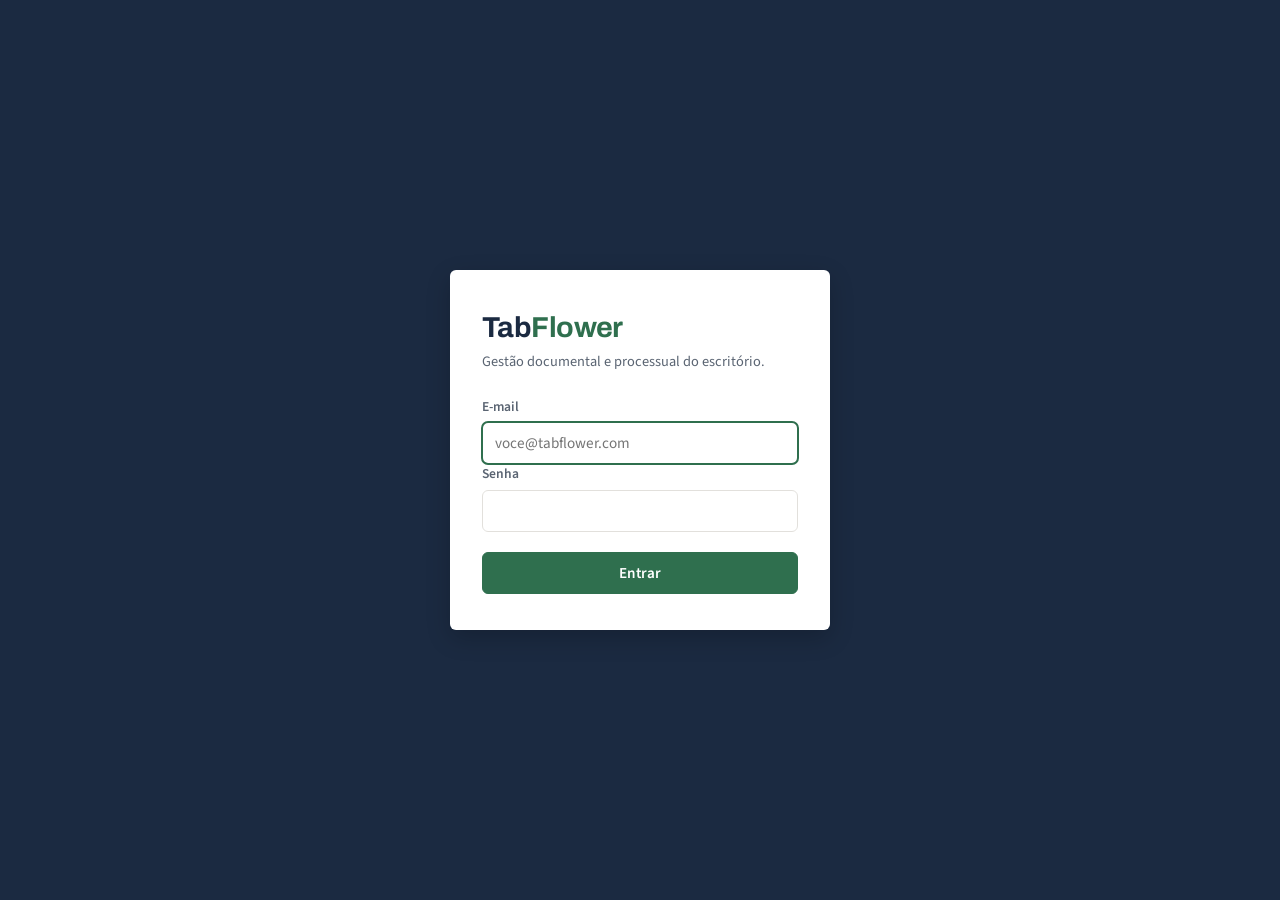
==== frontend/checklists.html @ 32453295 "Entrega da fase 1 do TabFlower Substitui a estrutura inicial pelo sistema completo de gestao de clie" ====
<!DOCTYPE html>
<html lang="pt-BR">
<head>
    <meta charset="UTF-8">
    <meta name="viewport" content="width=device-width, initial-scale=1.0">
    <link rel="preconnect" href="https://fonts.googleapis.com">
    <link rel="preconnect" href="https://fonts.gstatic.com" crossorigin>
    <link href="https://fonts.googleapis.com/css2?family=Archivo:wght@600;700&family=Roboto+Mono:wght@400;500&family=Source+Sans+3:wght@400;600&display=swap" rel="stylesheet">
    <link rel="stylesheet" href="css/estilo.css">
    <title>Checklists - TabFlower</title>
</head>
<body>
    <header class="cabecalho">
        <div class="cabecalho-conteudo">
            <div class="marca">Tab<span>Flower</span></div>
            <nav>
                <ul class="abas">
                    <li><a href="painel.html">Painel</a></li>
                    <li><a href="clientes.html">Clientes</a></li>
                    <li><a href="processos.html">Processos</a></li>
                    <li><a href="documentos.html">Documentos</a></li>
                    <li><a href="notificacoes.html">Avisos</a></li>
                    <li><a href="usuarios.html">Usuários</a></li>
                    <li><a href="checklists.html">Checklists</a></li>
                    <li><a href="importacoes.html">Importação</a></li>
                </ul>
            </nav>
        </div>
    </header>

    <main class="pagina">
        <h1 class="titulo-pagina">Configuração de checklists</h1>
        <p class="subtitulo-pagina">
            Define quais documentos cada tipo de processo exige. É esta lista
            que o sistema copia ao abrir um processo novo.
        </p>

        <div id="aviso" class="escondido"></div>

        <div class="barra-filtros">
            <label class="dica" for="tipo-processo">Tipo de processo</label>
            <select id="tipo-processo"></select>
        </div>

        <section class="painel">
            <h2 class="titulo-secao">Documentos exigidos</h2>
            <p class="dica">
                Alterar esta lista vale apenas para processos abertos daqui
                em diante. Checklists já criados não mudam.
            </p>
            <ul class="checklist" id="itens"></ul>
        </section>

        <section class="painel">
            <h2 class="titulo-secao">Acrescentar exigência</h2>
            <div class="linha-status">
                <select id="nova-categoria"></select>
                <label class="dica" style="display:flex; align-items:center; gap:6px; cursor:pointer;">
                    <input type="checkbox" id="nova-obrigatorio" checked>
                    Obrigatório
                </label>
                <button type="button" class="botao botao-principal" id="botao-adicionar">
                    Acrescentar
                </button>
            </div>
        </section>
    </main>

    <script charset="UTF-8" src="js/api.js"></script>
    <script charset="UTF-8" src="js/checklists.js"></script>
</body>
</html>
---- frontend/css/estilo.css ----
/* =====================================================================
   TabFlower - Folha de estilo unica
   =====================================================================
   O sistema substitui pastas fisicas, etiquetas e post-its. Por isso o
   elemento visual central e a ABA de pasta: cada cliente tem uma faixa
   colorida na lateral esquerda indicando se esta ativo ou inativo.
   ===================================================================== */

/* ---------------------------------------------------------------------
   1. Variaveis (tokens de design)
   Trocar uma cor aqui muda o sistema inteiro.
   --------------------------------------------------------------------- */
:root {
    --tinta:        #1b2a41;  /* azul-ardosia escuro: textos e cabecalho */
    --tinta-clara:  #5a6472;  /* textos secundarios */
    --papel:        #f7f6f3;  /* fundo da pagina */
    --papel-branco: #ffffff;  /* fundo dos cartoes e tabelas */
    --folha:        #2f6f4e;  /* verde: acao principal e status ativo */
    --folha-clara:  #e6f0ea;  /* verde bem claro: fundos de destaque */
    --alerta:       #c2410c;  /* laranja-tijolo: erros e exclusao */
    --alerta-claro: #fdece5;
    --linha:        #e2e0dc;  /* bordas */

    --raio: 6px;
    --sombra: 0 1px 3px rgba(27, 42, 65, 0.08);
}

/* ---------------------------------------------------------------------
   2. Reset e base
   --------------------------------------------------------------------- */
* {
    box-sizing: border-box;
    margin: 0;
    padding: 0;
}

body {
    font-family: 'Source Sans 3', 'Segoe UI', sans-serif;
    font-size: 16px;
    line-height: 1.5;
    color: var(--tinta);
    background-color: var(--papel);
}

/* Fonte monoespacada para CPF, CNPJ e numeros de processo.
   Digito embaixo de digito, a lista fica muito mais facil de ler. */
.mono {
    font-family: 'Roboto Mono', 'Consolas', monospace;
    font-size: 0.9rem;
    letter-spacing: -0.02em;
}

/* ---------------------------------------------------------------------
   3. Cabecalho
   --------------------------------------------------------------------- */
.cabecalho {
    background-color: var(--tinta);
    color: var(--papel);
    padding: 0 24px;
}

.cabecalho-conteudo {
    max-width: 1100px;
    margin: 0 auto;
    display: flex;
    align-items: flex-end;
    justify-content: space-between;
    gap: 24px;
    padding-top: 18px;
}

.marca {
    font-family: 'Archivo', 'Segoe UI', sans-serif;
    font-size: 1.4rem;
    font-weight: 700;
    letter-spacing: -0.02em;
    padding-bottom: 14px;
}

.marca span {
    color: var(--folha);
}

/* As abas de navegacao sao literalmente abas de pasta:
   cantos superiores arredondados e coladas na base do cabecalho. */
.abas {
    display: flex;
    gap: 4px;
    list-style: none;
}

.abas a {
    display: block;
    padding: 10px 20px;
    border-radius: var(--raio) var(--raio) 0 0;
    color: rgba(247, 246, 243, 0.7);
    text-decoration: none;
    font-size: 0.95rem;
    font-weight: 600;
}

.abas a:hover {
    background-color: rgba(247, 246, 243, 0.1);
    color: var(--papel);
}

.abas a.ativa {
    background-color: var(--papel);
    color: var(--tinta);
}

/* ---------------------------------------------------------------------
   4. Estrutura da pagina
   --------------------------------------------------------------------- */
.pagina {
    max-width: 1100px;
    margin: 0 auto;
    padding: 32px 24px 64px;
}

.titulo-pagina {
    font-family: 'Archivo', sans-serif;
    font-size: 1.6rem;
    font-weight: 700;
    letter-spacing: -0.02em;
    margin-bottom: 4px;
}

.subtitulo-pagina {
    color: var(--tinta-clara);
    font-size: 0.95rem;
    margin-bottom: 24px;
}

.barra-acoes {
    display: flex;
    gap: 12px;
    align-items: center;
    flex-wrap: wrap;
    margin-bottom: 20px;
}

.espacador {
    flex: 1;
}

/* ---------------------------------------------------------------------
   5. Botoes
   --------------------------------------------------------------------- */
.botao {
    display: inline-flex;
    align-items: center;
    gap: 6px;
    padding: 9px 18px;
    border: 1px solid transparent;
    border-radius: var(--raio);
    font-family: inherit;
    font-size: 0.95rem;
    font-weight: 600;
    cursor: pointer;
    text-decoration: none;
    background-color: var(--papel-branco);
    color: var(--tinta);
    border-color: var(--linha);
}

.botao:hover {
    border-color: var(--tinta-clara);
}

.botao-principal {
    background-color: var(--folha);
    color: #fff;
    border-color: var(--folha);
}

.botao-principal:hover {
    background-color: #275c41;
    border-color: #275c41;
}

.botao-perigo {
    color: var(--alerta);
    border-color: var(--linha);
}

.botao-perigo:hover {
    background-color: var(--alerta-claro);
    border-color: var(--alerta);
}

.botao-pequeno {
    padding: 5px 12px;
    font-size: 0.85rem;
}

/* ---------------------------------------------------------------------
   6. Campo de busca
   --------------------------------------------------------------------- */
.busca {
    display: flex;
    gap: 8px;
    flex: 1;
    min-width: 260px;
    max-width: 460px;
}

.busca input {
    flex: 1;
    padding: 9px 14px;
    border: 1px solid var(--linha);
    border-radius: var(--raio);
    font-family: inherit;
    font-size: 0.95rem;
    background-color: var(--papel-branco);
    color: var(--tinta);
}

.busca input:focus {
    outline: 2px solid var(--folha);
    outline-offset: -1px;
}

/* ---------------------------------------------------------------------
   7. Lista de clientes
   O cartao tem a aba colorida na lateral esquerda: verde para ativo,
   cinza para inativo. E o indicador de estado do sistema inteiro.
   --------------------------------------------------------------------- */
.lista {
    display: flex;
    flex-direction: column;
    gap: 8px;
}

.ficha {
    display: flex;
    align-items: center;
    gap: 20px;
    background-color: var(--papel-branco);
    border: 1px solid var(--linha);
    border-left: 5px solid var(--folha);
    border-radius: var(--raio);
    padding: 14px 18px;
    box-shadow: var(--sombra);
}

.ficha.inativa {
    border-left-color: var(--tinta-clara);
    opacity: 0.65;
}

.ficha-dados {
    flex: 1;
    min-width: 0;
}

.ficha-nome {
    font-weight: 600;
    font-size: 1.05rem;
    margin-bottom: 2px;
}

.ficha-info {
    color: var(--tinta-clara);
    font-size: 0.9rem;
    display: flex;
    gap: 14px;
    flex-wrap: wrap;
    align-items: center;
}

.ficha-acoes {
    display: flex;
    gap: 8px;
    flex-shrink: 0;
}

/* Etiqueta de tipo de pessoa e de status */
.etiqueta {
    display: inline-block;
    padding: 2px 8px;
    border-radius: 3px;
    font-size: 0.75rem;
    font-weight: 700;
    letter-spacing: 0.04em;
    text-transform: uppercase;
    background-color: var(--folha-clara);
    color: var(--folha);
}

.etiqueta-cinza {
    background-color: var(--linha);
    color: var(--tinta-clara);
}

/* ---------------------------------------------------------------------
   8. Formulario
   --------------------------------------------------------------------- */
.formulario {
    background-color: var(--papel-branco);
    border: 1px solid var(--linha);
    border-radius: var(--raio);
    padding: 28px;
    box-shadow: var(--sombra);
    max-width: 720px;
}

.grupo-campos {
    display: grid;
    grid-template-columns: repeat(2, 1fr);
    gap: 18px;
    margin-bottom: 18px;
}

.campo {
    display: flex;
    flex-direction: column;
    gap: 5px;
}

.campo-largo {
    grid-column: 1 / -1;
}

.campo label {
    font-size: 0.85rem;
    font-weight: 600;
    color: var(--tinta-clara);
}

.campo label .obrigatorio {
    color: var(--alerta);
}

.campo input,
.campo select,
.campo textarea {
    padding: 9px 12px;
    border: 1px solid var(--linha);
    border-radius: var(--raio);
    font-family: inherit;
    font-size: 0.95rem;
    background-color: var(--papel-branco);
    color: var(--tinta);
}

.campo input:focus,
.campo select:focus,
.campo textarea:focus {
    outline: 2px solid var(--folha);
    outline-offset: -1px;
}

.campo input:disabled {
    background-color: var(--papel);
    color: var(--tinta-clara);
    cursor: not-allowed;
}

.campo textarea {
    resize: vertical;
    min-height: 70px;
}

.dica {
    font-size: 0.8rem;
    color: var(--tinta-clara);
}

.rodape-formulario {
    display: flex;
    gap: 10px;
    padding-top: 20px;
    border-top: 1px solid var(--linha);
}

/* ---------------------------------------------------------------------
   9. Avisos
   --------------------------------------------------------------------- */
.aviso {
    padding: 12px 16px;
    border-radius: var(--raio);
    margin-bottom: 18px;
    font-size: 0.95rem;
    border-left: 4px solid;
}

.aviso-erro {
    background-color: var(--alerta-claro);
    border-color: var(--alerta);
    color: #8a2c05;
}

.aviso-sucesso {
    background-color: var(--folha-clara);
    border-color: var(--folha);
    color: #1f4f37;
}

.escondido {
    display: none;
}

/* ---------------------------------------------------------------------
   10. Estado vazio e carregando
   Tela vazia e convite para agir, nao mensagem de desculpa.
   --------------------------------------------------------------------- */
.vazio {
    background-color: var(--papel-branco);
    border: 1px dashed var(--linha);
    border-radius: var(--raio);
    padding: 48px 24px;
    text-align: center;
    color: var(--tinta-clara);
}

.vazio strong {
    display: block;
    color: var(--tinta);
    font-size: 1.05rem;
    margin-bottom: 4px;
}

/* ---------------------------------------------------------------------
   11. Responsivo
   --------------------------------------------------------------------- */
@media (max-width: 700px) {
    .cabecalho-conteudo {
        flex-direction: column;
        align-items: stretch;
        gap: 12px;
    }

    .abas {
        overflow-x: auto;
    }

    .grupo-campos {
        grid-template-columns: 1fr;
    }

    .ficha {
        flex-direction: column;
        align-items: flex-start;
        gap: 12px;
    }

    .ficha-acoes {
        width: 100%;
    }
}

/* Respeita quem desativou animacoes no sistema. */
@media (prefers-reduced-motion: reduce) {
    * {
        transition: none !important;
    }
}

/* ---------------------------------------------------------------------
   12. Paineis, checklist e historico (tela de detalhe do processo)
   --------------------------------------------------------------------- */
.painel {
    background-color: var(--papel-branco);
    border: 1px solid var(--linha);
    border-radius: var(--raio);
    padding: 22px;
    box-shadow: var(--sombra);
    margin-bottom: 16px;
}

.titulo-secao {
    font-family: 'Archivo', sans-serif;
    font-size: 1.05rem;
    font-weight: 700;
    margin-bottom: 4px;
}

.colunas {
    display: grid;
    grid-template-columns: 1fr 1fr;
    gap: 16px;
    align-items: start;
}

/* Grade de dados do processo */
.grade-dados {
    display: grid;
    grid-template-columns: repeat(3, 1fr);
    gap: 16px;
}

.dado-rotulo {
    display: block;
    font-size: 0.75rem;
    font-weight: 700;
    letter-spacing: 0.04em;
    text-transform: uppercase;
    color: var(--tinta-clara);
    margin-bottom: 2px;
}

.dado-valor {
    font-size: 0.98rem;
}

.linha-status {
    display: flex;
    gap: 10px;
    margin-top: 12px;
    flex-wrap: wrap;
}

.linha-status select,
.linha-status input {
    padding: 9px 12px;
    border: 1px solid var(--linha);
    border-radius: var(--raio);
    font-family: inherit;
    font-size: 0.95rem;
    background-color: var(--papel-branco);
    color: var(--tinta);
}

.linha-status input {
    flex: 1;
    min-width: 180px;
}

/* Checklist: pendencia em laranja, entregue em verde.
   Funcionalidade 12 - Mapeamento de Pendencias. */
.checklist {
    list-style: none;
    margin-top: 12px;
}

.checklist li {
    display: flex;
    align-items: center;
    gap: 10px;
    padding: 9px 0;
    border-bottom: 1px solid var(--linha);
    font-size: 0.95rem;
}

.checklist li:last-child {
    border-bottom: none;
}

.marca-item {
    width: 20px;
    height: 20px;
    border-radius: 50%;
    display: grid;
    place-items: center;
    font-size: 0.75rem;
    font-weight: 700;
    flex-shrink: 0;
    background-color: var(--alerta-claro);
    color: var(--alerta);
    border: 1px solid var(--alerta);
}

.checklist li.entregue .marca-item {
    background-color: var(--folha-clara);
    color: var(--folha);
    border-color: var(--folha);
}

.checklist li.entregue span:nth-child(2) {
    color: var(--tinta-clara);
}

/* Historico: linha do tempo simples */
.historico {
    list-style: none;
    margin-top: 12px;
    border-left: 2px solid var(--linha);
    padding-left: 16px;
}

.historico li {
    padding-bottom: 16px;
    position: relative;
}

.historico li::before {
    content: '';
    position: absolute;
    left: -21px;
    top: 6px;
    width: 8px;
    height: 8px;
    border-radius: 50%;
    background-color: var(--folha);
}

.historico-data {
    font-size: 0.78rem;
    color: var(--tinta-clara);
}

.historico-mudanca {
    font-weight: 600;
    font-size: 0.95rem;
}

.historico-obs {
    font-size: 0.88rem;
    color: var(--tinta-clara);
}

/* Etiqueta de status usando a cor cadastrada no banco */
.etiqueta-status {
    display: inline-block;
    padding: 2px 9px;
    border-radius: 3px;
    font-size: 0.75rem;
    font-weight: 700;
    letter-spacing: 0.03em;
    text-transform: uppercase;
    color: #fff;
}

@media (max-width: 800px) {
    .colunas {
        grid-template-columns: 1fr;
    }

    .grade-dados {
        grid-template-columns: 1fr 1fr;
    }
}

/* Select de categoria dentro da ficha de documento */
.select-categoria {
    padding: 3px 8px;
    border: 1px solid var(--linha);
    border-radius: 3px;
    font-family: inherit;
    font-size: 0.85rem;
    background-color: var(--papel-branco);
    color: var(--tinta);
    max-width: 200px;
}

/* Campo de arquivo do formulario de upload */
#form-upload input[type="file"] {
    flex: 1;
    min-width: 200px;
    padding: 7px 10px;
    border: 1px dashed var(--linha);
    border-radius: var(--raio);
    font-family: inherit;
    font-size: 0.9rem;
    background-color: var(--papel);
}

/* ---------------------------------------------------------------------
   13. Painel de gestao (Terceira Etapa)
   --------------------------------------------------------------------- */
.cartoes {
    display: grid;
    grid-template-columns: repeat(auto-fill, minmax(160px, 1fr));
    gap: 12px;
    margin-top: 14px;
}

.cartao {
    border: 1px solid var(--linha);
    border-radius: var(--raio);
    border-top: 4px solid var(--tinta-clara);
    padding: 14px;
    background-color: var(--papel);
}

.cartao-numero {
    font-family: 'Archivo', sans-serif;
    font-size: 1.9rem;
    font-weight: 700;
    line-height: 1.1;
}

.cartao-rotulo {
    font-size: 0.82rem;
    color: var(--tinta-clara);
    margin-top: 2px;
}

.cartao-alerta {
    font-size: 0.78rem;
    font-weight: 600;
    color: var(--alerta);
    margin-top: 6px;
}

/* Item de lista do painel: processo com pendencia ou prioridade */
.item-painel {
    display: block;
    padding: 11px 0;
    border-bottom: 1px solid var(--linha);
}

.item-painel:last-child {
    border-bottom: none;
}

.item-painel a {
    color: var(--tinta);
    text-decoration: none;
    font-weight: 600;
    font-size: 0.96rem;
}

.item-painel a:hover {
    text-decoration: underline;
}

.item-linha {
    display: flex;
    gap: 8px;
    align-items: center;
    flex-wrap: wrap;
    margin-top: 3px;
}

.selo {
    display: inline-block;
    padding: 1px 7px;
    border-radius: 3px;
    font-size: 0.7rem;
    font-weight: 700;
    letter-spacing: 0.03em;
    text-transform: uppercase;
    color: #fff;
}

.texto-pendente {
    font-size: 0.85rem;
    color: var(--alerta);
}

.texto-prazo {
    font-size: 0.82rem;
    color: var(--tinta-clara);
}

.texto-prazo.vencido {
    color: var(--alerta);
    font-weight: 600;
}

/* ---------------------------------------------------------------------
   14. Barra de filtros combinados (tela de processos)
   --------------------------------------------------------------------- */
.barra-filtros {
    display: flex;
    align-items: center;
    gap: 8px;
    flex-wrap: wrap;
    background-color: var(--papel-branco);
    border: 1px solid var(--linha);
    border-radius: var(--raio);
    padding: 12px 16px;
    margin-bottom: 16px;
}

.barra-filtros label {
    font-weight: 600;
}

.barra-filtros select {
    padding: 6px 10px;
    border: 1px solid var(--linha);
    border-radius: var(--raio);
    font-family: inherit;
    font-size: 0.9rem;
    background-color: var(--papel-branco);
    color: var(--tinta);
    max-width: 190px;
}

.barra-filtros select:focus {
    outline: 2px solid var(--folha);
    outline-offset: -1px;
}

/* Indica de onde veio o resultado: Model ou stored procedure. */
#rotulo-fonte {
    margin-left: auto;
    font-family: 'Roboto Mono', monospace;
    font-size: 0.78rem;
}

@media (max-width: 700px) {
    .barra-filtros select {
        max-width: none;
        flex: 1;
    }

    #rotulo-fonte {
        margin-left: 0;
        width: 100%;
    }
}

/* ---------------------------------------------------------------------
   19. Tela de login e barra do usuario logado
   --------------------------------------------------------------------- */

/* A tela de login nao tem cabecalho nem abas: e a porta de entrada,
   e nenhuma navegacao faz sentido antes de a pessoa se identificar. */
.tela-login {
    display: flex;
    align-items: center;
    justify-content: center;
    min-height: 100vh;
    padding: 24px;
    background-color: var(--tinta);
}

.caixa-login {
    width: 100%;
    max-width: 380px;
    background-color: var(--papel-branco);
    border-radius: var(--raio);
    box-shadow: 0 8px 24px rgba(0, 0, 0, 0.2);
    padding: 36px 32px;
}

.marca-login {
    font-size: 1.8rem;
    color: var(--tinta);
    padding-bottom: 2px;
}

.subtitulo-login {
    color: var(--tinta-clara);
    font-size: 0.9rem;
    margin-bottom: 24px;
}

/* O formulario de login e de coluna unica, ao contrario dos demais. */
.formulario-login {
    padding: 0;
    border: none;
    box-shadow: none;
    background: none;
}

.formulario-login .acoes-formulario {
    margin-top: 20px;
}

.formulario-login .botao-principal {
    width: 100%;
    justify-content: center;
}

/* Nome e perfil de quem esta logado, no canto do cabecalho. */
.usuario-sessao {
    display: flex;
    align-items: center;
    gap: 12px;
    padding-bottom: 12px;
}

.usuario-dados {
    display: flex;
    flex-direction: column;
    align-items: flex-end;
    line-height: 1.2;
}

.usuario-nome {
    font-size: 0.9rem;
    font-weight: 600;
}

/* O perfil aparece sempre visivel de proposito: e ele que determina o
   que a pessoa pode fazer, entao vale deixar claro na tela. */
.usuario-perfil {
    font-size: 0.78rem;
    color: rgba(247, 246, 243, 0.65);
}
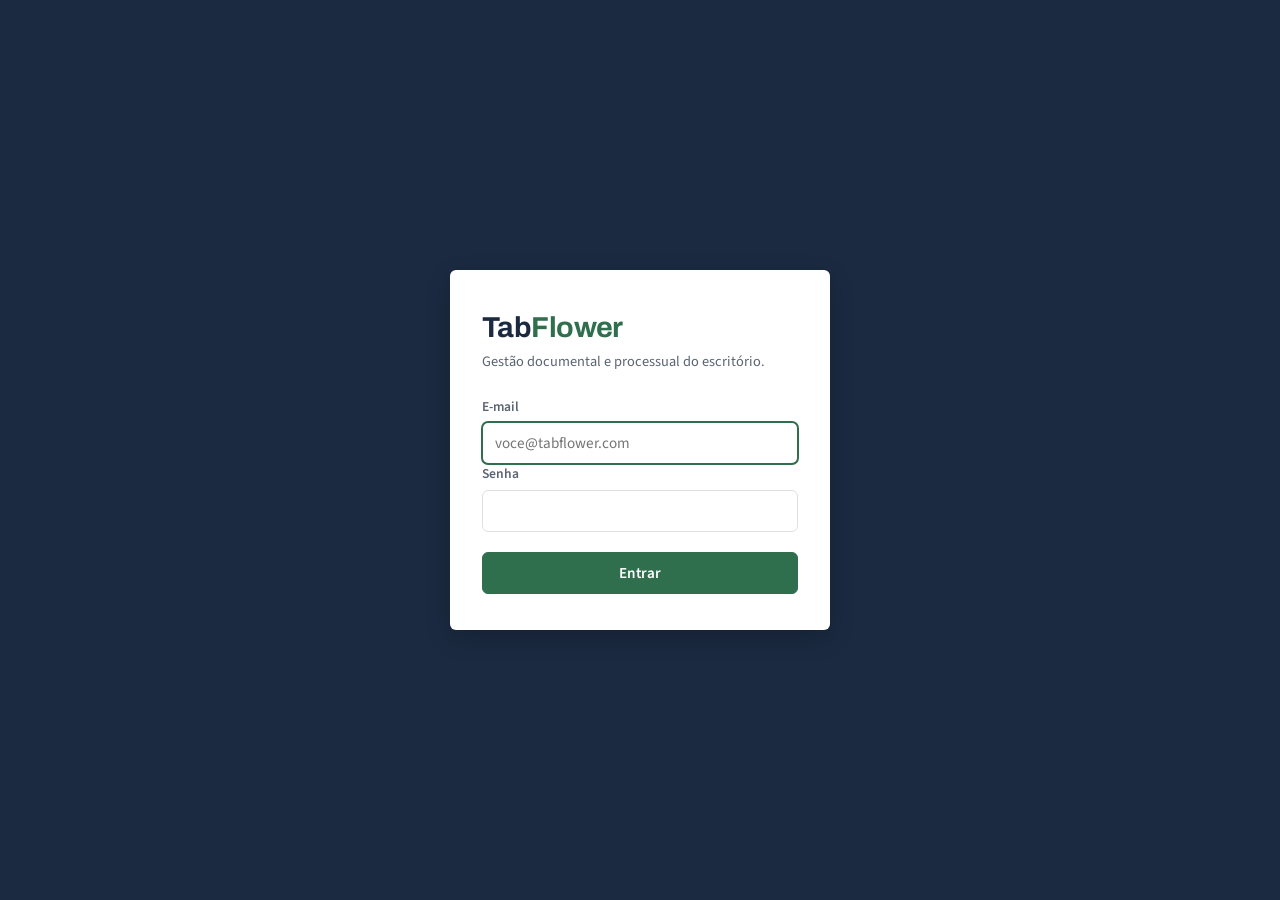
==== commit 00955ca5: "Reorganiza as camadas, corrige regras de permissão e importação e atualiza a documentação" ====
--- a/frontend/checklists.html
+++ b/frontend/checklists.html
@@ -1,4 +1,34 @@
 <!DOCTYPE html>
+<!--
+==============================================================================
+SEÇÃO COMENTÁRIOS — checklists.html: Configuração dos documentos exigidos por tipo de processo
+Formato: caminho> descrição | CSS: classes usadas | JS: nome no checklists.js
+==============================================================================
+checklists>head> Configurações, título da aba ("Checklists - TabFlower"), fontes do Google e css/estilo.css
+checklists>header> Faixa do topo com o logo, o menu de abas e o usuário logado | CSS: .cabecalho
+checklists>header>div> Organiza o topo: logo, abas e usuário lado a lado | CSS: .cabecalho-conteudo | JS: montarBarraUsuario() (api.js)
+checklists>header>div>div> Logo TabFlower | CSS: .marca, .marca span
+checklists>header>div>nav>ul> Menu com as abas Painel, Clientes, Processos, Documentos, Avisos, Usuários, Checklists, Importação (a aba desta página fica destacada) | CSS: .abas, .abas a, .abas a.ativa
+checklists>main> Área principal da configuração de checklists | CSS: .pagina
+checklists>main>h1> Título da página: "Configuração de checklists" | CSS: .titulo-pagina
+checklists>main>p> Texto explicativo abaixo do título | CSS: .subtitulo-pagina
+checklists>main>div> Caixa de mensagens de erro ou sucesso (começa escondida) | CSS: .escondido | JS: tela.aviso
+checklists>main>div> Faixa com a escolha do tipo de processo | CSS: .barra-filtros
+checklists>main>div>select> Lista dos tipos de processo (preenchida pelo JS) | CSS: .barra-filtros select | JS: tela.tipoProcesso
+checklists>main>section> Bloco dos documentos exigidos pelo tipo escolhido | CSS: .painel
+checklists>main>section>h2> Título do bloco: "Documentos exigidos" | CSS: .titulo-secao
+checklists>main>section>p> Aviso: mudar a lista só vale para processos abertos daqui em diante | CSS: .dica
+checklists>main>section>ul> Lista das exigências do tipo (preenchida pelo JS) | CSS: .checklist | JS: tela.itens
+checklists>main>section> Bloco para acrescentar uma nova exigência | CSS: .painel
+checklists>main>section>h2> Título do bloco: "Acrescentar exigência" | CSS: .titulo-secao
+checklists>main>section>div> Linha com a categoria, a caixinha de obrigatório e o botão | CSS: .linha-status
+checklists>main>section>div>select> Lista das categorias que ainda não foram usadas neste tipo | CSS: .linha-status select | JS: tela.novaCategoria
+checklists>main>section>div>label> Caixinha "Obrigatório" com o texto ao lado | CSS: .dica, style inline
+checklists>main>section>div>label>input> Caixinha de marcar se a nova exigência é obrigatória (já vem marcada) | CSS: .linha-status input | JS: tela.novoObrigatorio
+checklists>main>section>div>button> Botão "Acrescentar" | CSS: .botao, .botao-principal | JS: tela.botaoAdicionar
+checklists>script> Carrega js/api.js e js/checklists.js
+==============================================================================
+-->
 <html lang="pt-BR">
 <head>
     <meta charset="UTF-8">
--- a/frontend/css/estilo.css
+++ b/frontend/css/estilo.css
@@ -1,33 +1,154 @@
-/* =====================================================================
-   TabFlower - Folha de estilo unica
-   =====================================================================
-   O sistema substitui pastas fisicas, etiquetas e post-its. Por isso o
-   elemento visual central e a ABA de pasta: cada cliente tem uma faixa
-   colorida na lateral esquerda indicando se esta ativo ou inativo.
-   ===================================================================== */
-
-/* ---------------------------------------------------------------------
-   1. Variaveis (tokens de design)
-   Trocar uma cor aqui muda o sistema inteiro.
-   --------------------------------------------------------------------- */
+/*
+==============================================================================
+SEÇÃO COMENTÁRIOS — estilo.css: aparência de todas as páginas
+Formato: seletor> efeito na tela | HTML: caminho dos elementos onde aparece ((JS) = criado pelo JavaScript)
+==============================================================================
+:root> Guarda as cores, o arredondamento e a sombra usados no site todo, para trocar em um lugar só | HTML: todas as páginas
+*> Zera margens e espaçamentos padrão do navegador em todos os elementos | HTML: todas as páginas
+body> Define a fonte, o tamanho do texto, a cor da letra e o fundo bege do site | HTML: todas as páginas
+.mono> Fonte de máquina de escrever, usada em números de processo e nomes de arquivo | HTML: painel>main>div>section>p>span>, painel>main>div>section>ul>li>div>span> (JS), painel>main>section>p>span> e mais 10
+.cabecalho> Faixa azul-escura no topo da página | HTML: painel>header>, clientes>header>, cliente-form>header> e mais 9
+.cabecalho-conteudo> Centraliza o topo e coloca logo, abas e usuário lado a lado | HTML: painel>header>div>, clientes>header>div>, cliente-form>header>div> e mais 9
+.marca> Texto do logo TabFlower grande e em negrito | HTML: login>main>div>, painel>header>div>div>, clientes>header>div>div> e mais 10
+.marca span> Pinta a palavra Flower do logo de verde | HTML: login>main>div>span>, painel>header>div>div>span>, clientes>header>div>div>span> e mais 10
+.abas> Coloca as abas do menu em linha, sem marcadores de lista | HTML: painel>header>div>nav>ul>, clientes>header>div>nav>ul>, cliente-form>header>div>nav>ul> e mais 9
+.abas a> Cada aba do menu: texto claro com cantos de cima arredondados | HTML: painel>header>div>nav>ul>li>a>, clientes>header>div>nav>ul>li>a>, cliente-form>header>div>nav>ul>li>a> e mais 9
+.abas a:hover> Clareia a aba quando o mouse passa por cima
+.abas a.ativa> Aba da página atual fica com fundo claro, parecendo aberta | HTML: painel>header>div>nav>ul>li>a>, clientes>header>div>nav>ul>li>a>, cliente-form>header>div>nav>ul>li>a> e mais 7
+.pagina> Área central do conteúdo, com largura máxima e espaço nas bordas | HTML: painel>main>, clientes>main>, cliente-form>main> e mais 9
+.titulo-pagina> Título grande e em negrito no topo da página | HTML: painel>main>h1>, clientes>main>h1>, cliente-form>main>h1> e mais 9
+.subtitulo-pagina> Texto explicativo cinza logo abaixo do título | HTML: painel>main>p>, clientes>main>p>, cliente-form>main>p> e mais 9
+.barra-acoes> Linha que alinha busca, filtros e botões lado a lado | HTML: clientes>main>div>, processos>main>div>, processo-detalhe>main>div> e mais 2
+.espacador> Ocupa o espaço que sobra e empurra o que vem depois para a direita | HTML: clientes>main>div>div>, processos>main>div>div>, processo-detalhe>main>div>div> e mais 2
+.botao> Formato padrão de botão: borda, cantos arredondados e mãozinha no mouse | HTML: login>main>form>div>button>, painel>header>div>div>button> (JS), clientes>header>div>div>button> (JS) e mais 46
+.botao:hover> Escurece a borda do botão ao passar o mouse
+.botao-principal> Botão de ação principal: fundo verde e texto branco | HTML: login>main>form>div>button>, clientes>main>div>a>, cliente-form>main>form>div>button> e mais 8
+.botao-principal:hover> Verde fica mais escuro ao passar o mouse
+.botao-perigo> Botão de ação perigosa (excluir): texto laranja-avermelhado | HTML: clientes>main>div>article>div>button> (JS), processos>main>div>article>div>button> (JS), processo-detalhe>main>section>ul>li>button> (JS) e mais 4
+.botao-perigo:hover> Fundo fica rosado ao passar o mouse, avisando o perigo
+.botao-pequeno> Versão menor do botão, usada dentro de listas | HTML: painel>header>div>div>button> (JS), clientes>header>div>div>button> (JS), clientes>main>div>article>div>a> (JS) e mais 23
+.busca> Caixa de busca: campo e botão lado a lado com largura controlada | HTML: clientes>main>div>form>, processos>main>div>form>, documentos>main>div>form>
+.busca input> Campo de texto da busca com borda e cantos arredondados | HTML: clientes>main>div>form>input>, processos>main>div>form>input>, documentos>main>div>form>input>
+.busca input:focus> Contorno verde no campo de busca quando está selecionado
+.lista> Empilha os itens da lista um embaixo do outro com espaço entre eles | HTML: clientes>main>div>, processos>main>div>, documentos>main>div> e mais 3
+.ficha> Cartão branco de cada item da lista, com faixa verde à esquerda | HTML: clientes>main>div>article> (JS), processos>main>div>article> (JS), documentos>main>div>article> (JS) e mais 3
+.ficha.inativa> Item inativo fica apagado e com faixa cinza | HTML: clientes>main>div>article> (JS), processos>main>div>article> (JS), documentos>main>div>article> (JS)
+.ficha-dados> Parte da ficha com os dados, ocupa o espaço disponível | HTML: clientes>main>div>article>div> (JS), processos>main>div>article>div> (JS), documentos>main>div>article>div> (JS) e mais 3
+.ficha-nome> Nome do item em destaque, em negrito | HTML: clientes>main>div>article>div>div> (JS), processos>main>div>article>div>div> (JS), documentos>main>div>article>div>div> (JS) e mais 3
+.ficha-info> Linha de informações menores e cinzas da ficha | HTML: clientes>main>div>article>div>div> (JS), processos>main>div>article>div>div> (JS), documentos>main>div>article>div>div> (JS) e mais 3
+.ficha-acoes> Área dos botões da ficha, alinhados lado a lado | HTML: clientes>main>div>article>div> (JS), processos>main>div>article>div> (JS), documentos>main>div>article>div> (JS) e mais 3
+.etiqueta> Selinho pequeno em letras maiúsculas com fundo verde-claro | HTML: clientes>main>div>article>div>div>span> (JS), clientes>main>div>article>div>span> (JS), processos>main>div>article>div>span> (JS) e mais 2
+.etiqueta-cinza> Variação cinza do selinho | HTML: clientes>main>div>article>div>span> (JS), processos>main>div>article>div>span> (JS), processo-detalhe>main>div>section>ul>li>span> (JS), documentos>main>div>article>div>div>span> (JS)
+.formulario> Caixa branca com borda e sombra que envolve o formulário | HTML: login>main>form>, cliente-form>main>form>, processo-form>main>form>, usuario-form>main>form>
+.grupo-campos> Organiza os campos em duas colunas | HTML: cliente-form>main>form>div>, processo-form>main>form>div>, usuario-form>main>form>div>
+.campo> Empilha o rótulo em cima do campo | HTML: login>main>form>div>, cliente-form>main>form>div>div>, processo-form>main>form>div>div>, usuario-form>main>form>div>div>
+.campo-largo> Faz o campo ocupar a linha inteira | HTML: login>main>form>div>, cliente-form>main>form>div>div>, processo-form>main>form>div>div>, usuario-form>main>form>div>div>
+.campo label> Rótulo do campo pequeno, em negrito e cinza | HTML: login>main>form>div>label>, cliente-form>main>form>div>div>label>, processo-form>main>form>div>div>label>, usuario-form>main>form>div>div>label>
+.campo label .obrigatorio> Asterisco de campo obrigatório em vermelho | HTML: cliente-form>main>form>div>div>label>span>, processo-form>main>form>div>div>label>span>, usuario-form>main>form>div>div>label>span>
+.campo input, .campo select, .campo textarea> Caixa de texto com borda e cantos arredondados / Lista de opções com borda e cantos arredondados / Caixa de texto grande com borda e cantos arredondados | HTML: login>main>form>div>input>, cliente-form>main>form>div>div>input>, processo-form>main>form>div>div>input>, usuario-form>main>form>div>div>input>, cliente-form>main>form>div>div>select>, processo-form>main>form>div>div>select>, usuario-form>main>form>div>div>select>, cliente-form>main>form>div>div>textarea>, processo-form>main>form>div>div>textarea>
+.campo input:focus, .campo select:focus, .campo textarea:focus> Contorno verde quando o campo está selecionado / Contorno verde quando a lista está selecionada / Contorno verde quando a caixa está selecionada
+.campo input:disabled> Campo bloqueado fica cinza e com cursor de proibido
+.campo textarea> A caixa de texto grande só estica para baixo e tem altura mínima | HTML: cliente-form>main>form>div>div>textarea>, processo-form>main>form>div>div>textarea>
+.dica> Texto de ajuda pequeno e cinza | HTML: painel>main>div>section>p>, painel>main>section>p>, clientes>main>div>label> e mais 21
+.rodape-formulario> Linha dos botões no fim do formulário, separada por um traço | HTML: cliente-form>main>form>div>, processo-form>main>form>div>, usuario-form>main>form>div>
+.aviso> Caixa de mensagem com faixa colorida à esquerda | HTML: login>main>div>, painel>main>div>, clientes>main>div> e mais 10
+.aviso-erro> Mensagem de erro em tons de laranja-avermelhado | HTML: login>main>div>, painel>main>div>, clientes>main>div> e mais 10
+.aviso-sucesso> Mensagem de sucesso em tons de verde | HTML: clientes>main>div>, processos>main>div>, processo-detalhe>main>div> e mais 5
+.escondido> Esconde o elemento da tela | HTML: login>main>div>, painel>main>div>, clientes>main>div> e mais 13
+.vazio> Caixa tracejada que aparece quando a lista está vazia | HTML: clientes>main>div>div>, notificacoes>main>div>div> (JS)
+.vazio strong> Frase principal da caixa vazia em destaque | HTML: clientes>main>div>div>strong> (JS), notificacoes>main>div>div>strong> (JS)
+@media (max-width: 700px)> Ajustes para telas pequenas (celular)
+    .cabecalho-conteudo> No celular, empilha logo, abas e usuário
+    .abas> No celular, as abas rolam para o lado
+    .grupo-campos> No celular, os campos ficam em uma coluna só
+    .ficha> No celular, empilha os dados e os botões da ficha
+    .ficha-acoes> No celular, os botões da ficha ocupam a largura toda
+@media (prefers-reduced-motion: reduce)> Para quem pediu menos animação no sistema
+    *> Desliga as transições animadas
+.painel> Bloco branco com borda e sombra que separa as seções da página | HTML: painel>main>div>section>, painel>main>section>, processo-detalhe>main>div>section> e mais 5
+.titulo-secao> Título de cada bloco, em negrito | HTML: painel>main>div>section>h2>, painel>main>section>h2>, processo-detalhe>main>div>section>h2> e mais 5
+.colunas> Divide o conteúdo em duas colunas lado a lado | HTML: painel>main>div>, processo-detalhe>main>div>
+.grade-dados> Organiza os dados em três colunas | HTML: processo-detalhe>main>section>div>
+.dado-rotulo> Nome do dado, pequeno, cinza e em maiúsculas | HTML: processo-detalhe>main>section>div>div>span> (JS)
+.dado-valor> Valor do dado em tamanho normal | HTML: processo-detalhe>main>section>div>div>span> (JS)
+.linha-status> Linha que coloca a lista de fases, a observação e o botão lado a lado | HTML: painel>main>div>section>div>, processo-detalhe>main>section>div>, processo-detalhe>main>section>form> e mais 3
+.linha-status select, .linha-status input> Lista de opções com borda e cantos arredondados / Campo de texto com borda e cantos arredondados | HTML: painel>main>div>section>div>select>, processo-detalhe>main>section>div>select>, processo-detalhe>main>section>form>select>, checklists>main>section>div>select>, processo-detalhe>main>section>div>input>, processo-detalhe>main>section>form>input>, checklists>main>section>div>label>input> e mais 2
+.linha-status input> O campo de observação estica para ocupar o espaço livre | HTML: processo-detalhe>main>section>div>input>, processo-detalhe>main>section>form>input>, checklists>main>section>div>label>input> e mais 2
+.checklist> Lista do checklist sem marcadores | HTML: painel>main>div>section>ul>, processo-detalhe>main>div>section>ul>, processo-detalhe>main>section>ul>, checklists>main>section>ul>
+.checklist li> Cada item do checklist em linha, separado por um traço | HTML: painel>main>div>section>ul>li> (JS), processo-detalhe>main>div>section>ul>li> (JS), processo-detalhe>main>section>ul>li> (JS), checklists>main>section>ul>li> (JS)
+.checklist li:last-child> Tira o traço do último item
+.marca-item> Bolinha do item do checklist, vermelha quando está pendente | HTML: processo-detalhe>main>div>section>ul>li>span> (JS), processo-detalhe>main>section>ul>li>span> (JS), checklists>main>section>ul>li>span> (JS)
+.checklist li.entregue .marca-item> Bolinha fica verde quando o documento foi entregue | HTML: processo-detalhe>main>div>section>ul>li>span> (JS), checklists>main>section>ul>li>span> (JS)
+.checklist li.entregue span:nth-child(2)> Nome do item entregue fica cinza | HTML: processo-detalhe>main>div>section>ul>li>span> (JS), checklists>main>section>ul>li>span> (JS)
+.historico> Linha do tempo com um traço vertical à esquerda | HTML: processo-detalhe>main>div>section>ol>
+.historico li> Cada evento da linha do tempo | HTML: processo-detalhe>main>div>section>ol>li> (JS)
+.historico li::before> Desenha a bolinha verde de cada evento na linha do tempo
+.historico-data> Data do evento, pequena e cinza | HTML: processo-detalhe>main>div>section>ol>li>span> (JS)
+.historico-mudanca> Texto da mudança de fase em negrito | HTML: processo-detalhe>main>div>section>ol>li>div> (JS)
+.historico-obs> Observação do evento, pequena e cinza | HTML: processo-detalhe>main>div>section>ol>li>div> (JS)
+.etiqueta-status> Selo da situação do processo com texto branco (a cor vem do JS) | HTML: processos>main>div>article>div>div>span> (JS), processo-detalhe>main>section>div>div>span>span> (JS), notificacoes>main>div>article>div>div>span> (JS) e mais 2
+@media (max-width: 800px)> Ajustes para telas médias (tablet)
+    .colunas> Em telas médias, as duas colunas viram uma
+    .grade-dados> Em telas médias, os dados ficam em duas colunas
+.select-categoria> Lista pequena para trocar a categoria do documento na própria linha | HTML: documentos>main>div>article>div>div>select> (JS)
+#form-upload input[type="file"]> Campo de escolher arquivo com borda tracejada | HTML: processo-detalhe>main>section>form>input>
+.cartoes> Grade que distribui os cartões do resumo automaticamente | HTML: painel>main>section>div>, importacoes>main>section>div>div> (JS)
+.cartao> Cartão do resumo com faixa colorida em cima | HTML: painel>main>section>div>div> (JS), importacoes>main>section>div>div>div> (JS)
+.cartao-numero> Número grande do cartão | HTML: painel>main>section>div>div>div> (JS), importacoes>main>section>div>div>div>div> (JS)
+.cartao-rotulo> Nome da situação abaixo do número | HTML: painel>main>section>div>div>div> (JS), importacoes>main>section>div>div>div>div> (JS)
+.cartao-alerta> Aviso de prazo em laranja-avermelhado | HTML: painel>main>section>div>div>div> (JS)
+.item-painel> Cada linha das listas do painel, separada por um traço | HTML: painel>main>div>section>ul>li> (JS)
+.item-painel:last-child> Tira o traço da última linha
+.item-painel a> Título do processo em negrito, sem sublinhado | HTML: painel>main>div>section>ul>li>a> (JS)
+.item-painel a:hover> Sublinha o título ao passar o mouse
+.item-linha> Linha que alinha selos e textos pequenos lado a lado | HTML: painel>main>div>section>ul>li>div> (JS), processo-detalhe>main>section>div>
+.selo> Selo pequeno em maiúsculas com texto branco (a cor vem do JS) | HTML: painel>main>div>section>ul>li>div>span> (JS), processo-detalhe>main>section>div>span> (JS)
+.texto-pendente> Texto em laranja-avermelhado para o que está faltando | HTML: painel>main>div>section>ul>li>div> (JS), importacoes>main>section>div>article>div>div>span> (JS), importacoes>main>section>div>div> (JS)
+.texto-prazo> Texto do prazo, pequeno e cinza | HTML: painel>main>div>section>ul>li>div>span> (JS), notificacoes>main>div>article>div>div> (JS), notificacoes>main>div>article>div>div>span> (JS), importacoes>main>section>div>article>div>div>span> (JS)
+.texto-prazo.vencido> Prazo vencido fica laranja-avermelhado e em negrito | HTML: painel>main>div>section>ul>li>div>span> (JS)
+.barra-filtros> Faixa branca que alinha os filtros lado a lado | HTML: processos>main>div>, notificacoes>main>div>, checklists>main>div>
+.barra-filtros label> Rótulos dos filtros em negrito | HTML: processos>main>div>label>, notificacoes>main>div>label>, checklists>main>div>label>
+.barra-filtros select> Listas de filtro com borda e largura controlada | HTML: processos>main>div>select>, checklists>main>div>select>
+.barra-filtros select:focus> Contorno verde na lista de filtro selecionada
+#rotulo-fonte> Rótulo da origem do resultado, encostado à direita e em fonte de máquina | HTML: processos>main>div>span>, notificacoes>main>div>span>
+@media (max-width: 700px)> Ajustes para telas pequenas (celular)
+    .barra-filtros select> No celular, os filtros esticam para ocupar a linha
+    #rotulo-fonte> No celular, o rótulo de origem desce para uma linha própria
+.tela-login> Fundo azul-escuro que centraliza a caixa de login na tela | HTML: login>body>
+.caixa-login> Caixa branca do login, estreita e com sombra | HTML: login>main>
+.marca-login> Logo maior e escuro dentro da caixa de login | HTML: login>main>div>
+.subtitulo-login> Frase cinza abaixo do logo no login | HTML: login>main>p>
+.formulario-login> Tira a caixa e a sombra do formulário dentro do login | HTML: login>main>form>
+.formulario-login .acoes-formulario> Espaço acima do botão Entrar | HTML: login>main>form>div>
+.formulario-login .botao-principal> Botão Entrar ocupa a largura toda | HTML: login>main>form>div>button>
+.usuario-sessao> Bloco do usuário logado no topo: nome e botão Sair lado a lado | HTML: painel>header>div>div>, clientes>header>div>div>, cliente-form>header>div>div> e mais 9
+.usuario-dados> Empilha o nome e o perfil do usuário, alinhados à direita | HTML: painel>header>div>div>div> (JS), clientes>header>div>div>div> (JS), cliente-form>header>div>div>div> (JS) e mais 9
+.usuario-nome> Nome do usuário logado em negrito | HTML: painel>header>div>div>div>span> (JS), clientes>header>div>div>div>span> (JS), cliente-form>header>div>div>div>span> (JS) e mais 9
+.usuario-perfil> Perfil do usuário em letra menor e clara | HTML: painel>header>div>div>div>span> (JS), clientes>header>div>div>div>span> (JS), cliente-form>header>div>div>div>span> (JS) e mais 9
+
+style inline> Estilos escritos direto no HTML (atributo style="..."):
+    style="display:flex; align-items:center; gap:6px; cursor:pointer;"> Coloca a caixinha de marcar e o texto lado a lado, com mãozinha no mouse | HTML: clientes>main>div>label>, processos>main>div>label>, documentos>main>div>label>, notificacoes>main>div>label>, checklists>main>section>div>label>, usuarios>main>div>label>
+    style="text-transform: uppercase;"> Mostra as letras do estado sempre em maiúsculas | HTML: cliente-form>main>form>div>div>input>
+    style="margin-top:14px"> Dá um espaço acima da lista | HTML: importacoes>main>section>div>
+    style="margin-top:12px"> Dá um espaço acima dos marcadores | HTML: processo-detalhe>main>section>div>
+    style="max-width:720px; margin-top:16px"> Limita a largura do bloco e dá um espaço acima dele | HTML: usuario-form>main>section>
+==============================================================================
+*/
+
 :root {
-    --tinta:        #1b2a41;  /* azul-ardosia escuro: textos e cabecalho */
-    --tinta-clara:  #5a6472;  /* textos secundarios */
-    --papel:        #f7f6f3;  /* fundo da pagina */
-    --papel-branco: #ffffff;  /* fundo dos cartoes e tabelas */
-    --folha:        #2f6f4e;  /* verde: acao principal e status ativo */
-    --folha-clara:  #e6f0ea;  /* verde bem claro: fundos de destaque */
-    --alerta:       #c2410c;  /* laranja-tijolo: erros e exclusao */
+    --tinta:        #1b2a41;
+    --tinta-clara:  #5a6472;
+    --papel:        #f7f6f3;
+    --papel-branco: #ffffff;
+    --folha:        #2f6f4e;
+    --folha-clara:  #e6f0ea;
+    --alerta:       #c2410c;
     --alerta-claro: #fdece5;
-    --linha:        #e2e0dc;  /* bordas */
+    --linha:        #e2e0dc;
 
     --raio: 6px;
     --sombra: 0 1px 3px rgba(27, 42, 65, 0.08);
 }
-
-/* ---------------------------------------------------------------------
-   2. Reset e base
-   --------------------------------------------------------------------- */
 * {
     box-sizing: border-box;
     margin: 0;
@@ -41,18 +162,11 @@
     color: var(--tinta);
     background-color: var(--papel);
 }
-
-/* Fonte monoespacada para CPF, CNPJ e numeros de processo.
-   Digito embaixo de digito, a lista fica muito mais facil de ler. */
 .mono {
     font-family: 'Roboto Mono', 'Consolas', monospace;
     font-size: 0.9rem;
     letter-spacing: -0.02em;
 }
-
-/* ---------------------------------------------------------------------
-   3. Cabecalho
-   --------------------------------------------------------------------- */
 .cabecalho {
     background-color: var(--tinta);
     color: var(--papel);
@@ -80,9 +194,6 @@
 .marca span {
     color: var(--folha);
 }
-
-/* As abas de navegacao sao literalmente abas de pasta:
-   cantos superiores arredondados e coladas na base do cabecalho. */
 .abas {
     display: flex;
     gap: 4px;
@@ -108,10 +219,6 @@
     background-color: var(--papel);
     color: var(--tinta);
 }
-
-/* ---------------------------------------------------------------------
-   4. Estrutura da pagina
-   --------------------------------------------------------------------- */
 .pagina {
     max-width: 1100px;
     margin: 0 auto;
@@ -143,10 +250,6 @@
 .espacador {
     flex: 1;
 }
-
-/* ---------------------------------------------------------------------
-   5. Botoes
-   --------------------------------------------------------------------- */
 .botao {
     display: inline-flex;
     align-items: center;
@@ -193,10 +296,6 @@
     padding: 5px 12px;
     font-size: 0.85rem;
 }
-
-/* ---------------------------------------------------------------------
-   6. Campo de busca
-   --------------------------------------------------------------------- */
 .busca {
     display: flex;
     gap: 8px;
@@ -220,12 +319,6 @@
     outline: 2px solid var(--folha);
     outline-offset: -1px;
 }
-
-/* ---------------------------------------------------------------------
-   7. Lista de clientes
-   O cartao tem a aba colorida na lateral esquerda: verde para ativo,
-   cinza para inativo. E o indicador de estado do sistema inteiro.
-   --------------------------------------------------------------------- */
 .lista {
     display: flex;
     flex-direction: column;
@@ -274,8 +367,6 @@
     gap: 8px;
     flex-shrink: 0;
 }
-
-/* Etiqueta de tipo de pessoa e de status */
 .etiqueta {
     display: inline-block;
     padding: 2px 8px;
@@ -292,10 +383,6 @@
     background-color: var(--linha);
     color: var(--tinta-clara);
 }
-
-/* ---------------------------------------------------------------------
-   8. Formulario
-   --------------------------------------------------------------------- */
 .formulario {
     background-color: var(--papel-branco);
     border: 1px solid var(--linha);
@@ -373,10 +460,6 @@
     padding-top: 20px;
     border-top: 1px solid var(--linha);
 }
-
-/* ---------------------------------------------------------------------
-   9. Avisos
-   --------------------------------------------------------------------- */
 .aviso {
     padding: 12px 16px;
     border-radius: var(--raio);
@@ -400,11 +483,6 @@
 .escondido {
     display: none;
 }
-
-/* ---------------------------------------------------------------------
-   10. Estado vazio e carregando
-   Tela vazia e convite para agir, nao mensagem de desculpa.
-   --------------------------------------------------------------------- */
 .vazio {
     background-color: var(--papel-branco);
     border: 1px dashed var(--linha);
@@ -420,10 +498,6 @@
     font-size: 1.05rem;
     margin-bottom: 4px;
 }
-
-/* ---------------------------------------------------------------------
-   11. Responsivo
-   --------------------------------------------------------------------- */
 @media (max-width: 700px) {
     .cabecalho-conteudo {
         flex-direction: column;
@@ -449,17 +523,11 @@
         width: 100%;
     }
 }
-
-/* Respeita quem desativou animacoes no sistema. */
 @media (prefers-reduced-motion: reduce) {
     * {
         transition: none !important;
     }
 }
-
-/* ---------------------------------------------------------------------
-   12. Paineis, checklist e historico (tela de detalhe do processo)
-   --------------------------------------------------------------------- */
 .painel {
     background-color: var(--papel-branco);
     border: 1px solid var(--linha);
@@ -482,8 +550,6 @@
     gap: 16px;
     align-items: start;
 }
-
-/* Grade de dados do processo */
 .grade-dados {
     display: grid;
     grid-template-columns: repeat(3, 1fr);
@@ -526,9 +592,6 @@
     flex: 1;
     min-width: 180px;
 }
-
-/* Checklist: pendencia em laranja, entregue em verde.
-   Funcionalidade 12 - Mapeamento de Pendencias. */
 .checklist {
     list-style: none;
     margin-top: 12px;
@@ -570,8 +633,6 @@
 .checklist li.entregue span:nth-child(2) {
     color: var(--tinta-clara);
 }
-
-/* Historico: linha do tempo simples */
 .historico {
     list-style: none;
     margin-top: 12px;
@@ -609,8 +670,6 @@
     font-size: 0.88rem;
     color: var(--tinta-clara);
 }
-
-/* Etiqueta de status usando a cor cadastrada no banco */
 .etiqueta-status {
     display: inline-block;
     padding: 2px 9px;
@@ -631,8 +690,6 @@
         grid-template-columns: 1fr 1fr;
     }
 }
-
-/* Select de categoria dentro da ficha de documento */
 .select-categoria {
     padding: 3px 8px;
     border: 1px solid var(--linha);
@@ -643,8 +700,6 @@
     color: var(--tinta);
     max-width: 200px;
 }
-
-/* Campo de arquivo do formulario de upload */
 #form-upload input[type="file"] {
     flex: 1;
     min-width: 200px;
@@ -655,10 +710,6 @@
     font-size: 0.9rem;
     background-color: var(--papel);
 }
-
-/* ---------------------------------------------------------------------
-   13. Painel de gestao (Terceira Etapa)
-   --------------------------------------------------------------------- */
 .cartoes {
     display: grid;
     grid-template-columns: repeat(auto-fill, minmax(160px, 1fr));
@@ -693,8 +744,6 @@
     color: var(--alerta);
     margin-top: 6px;
 }
-
-/* Item de lista do painel: processo com pendencia ou prioridade */
 .item-painel {
     display: block;
     padding: 11px 0;
@@ -749,10 +798,6 @@
     color: var(--alerta);
     font-weight: 600;
 }
-
-/* ---------------------------------------------------------------------
-   14. Barra de filtros combinados (tela de processos)
-   --------------------------------------------------------------------- */
 .barra-filtros {
     display: flex;
     align-items: center;
@@ -784,8 +829,6 @@
     outline: 2px solid var(--folha);
     outline-offset: -1px;
 }
-
-/* Indica de onde veio o resultado: Model ou stored procedure. */
 #rotulo-fonte {
     margin-left: auto;
     font-family: 'Roboto Mono', monospace;
@@ -803,13 +846,6 @@
         width: 100%;
     }
 }
-
-/* ---------------------------------------------------------------------
-   19. Tela de login e barra do usuario logado
-   --------------------------------------------------------------------- */
-
-/* A tela de login nao tem cabecalho nem abas: e a porta de entrada,
-   e nenhuma navegacao faz sentido antes de a pessoa se identificar. */
 .tela-login {
     display: flex;
     align-items: center;
@@ -839,8 +875,6 @@
     font-size: 0.9rem;
     margin-bottom: 24px;
 }
-
-/* O formulario de login e de coluna unica, ao contrario dos demais. */
 .formulario-login {
     padding: 0;
     border: none;
@@ -856,8 +890,6 @@
     width: 100%;
     justify-content: center;
 }
-
-/* Nome e perfil de quem esta logado, no canto do cabecalho. */
 .usuario-sessao {
     display: flex;
     align-items: center;
@@ -876,9 +908,6 @@
     font-size: 0.9rem;
     font-weight: 600;
 }
-
-/* O perfil aparece sempre visivel de proposito: e ele que determina o
-   que a pessoa pode fazer, entao vale deixar claro na tela. */
 .usuario-perfil {
     font-size: 0.78rem;
     color: rgba(247, 246, 243, 0.65);
